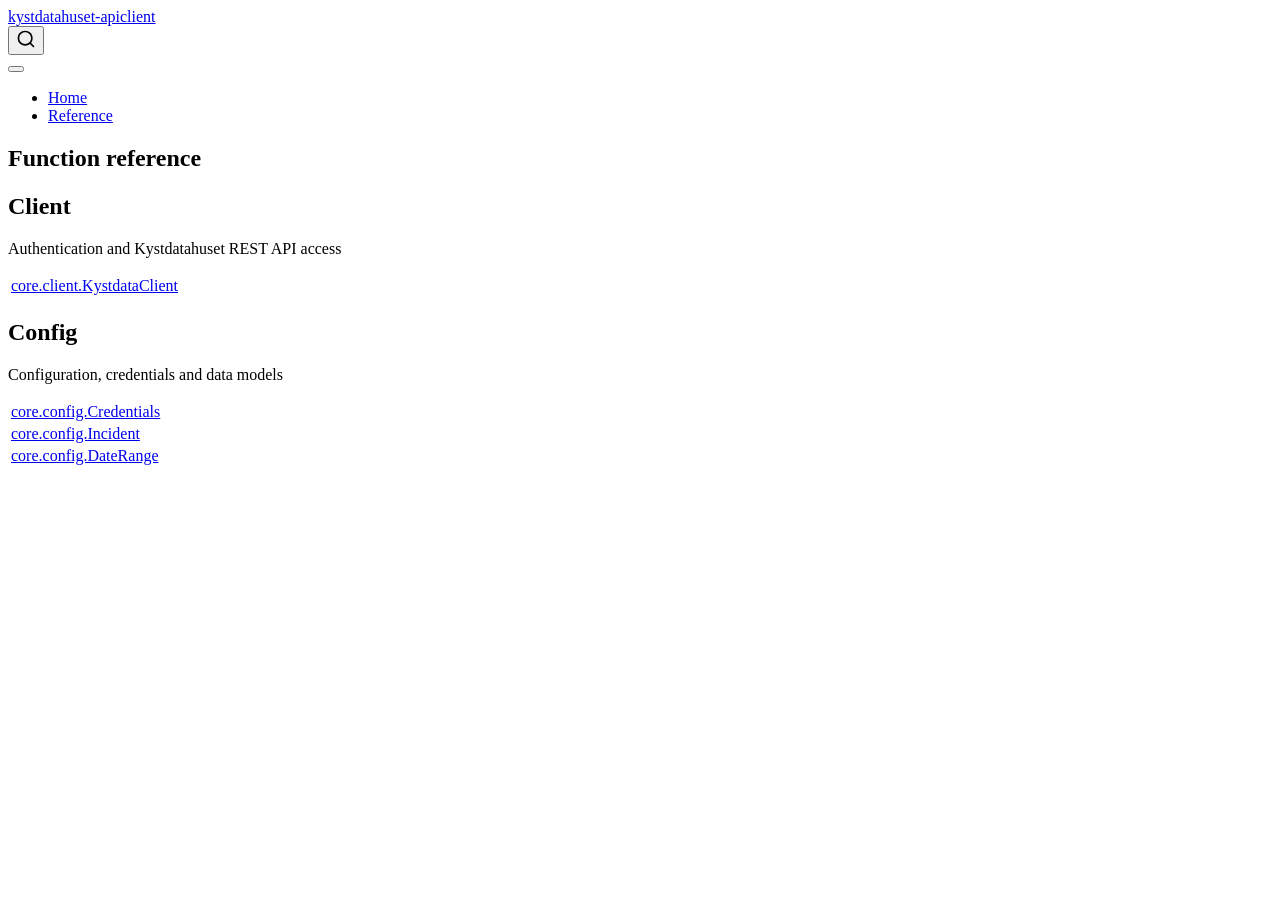
==== reference/index.html @ 15360a23 "Built site for gh-pages" ====
<!DOCTYPE html>
<html xmlns="http://www.w3.org/1999/xhtml" lang="en" xml:lang="en"><head>

<meta charset="utf-8">
<meta name="generator" content="quarto-1.9.38">

<meta name="viewport" content="width=device-width, initial-scale=1.0, user-scalable=yes">


<title>index – kystdatahuset-apiclient</title>
<style>
/* Default styles provided by pandoc.
** See https://pandoc.org/MANUAL.html#variables-for-html for config info.
*/
code{white-space: pre-wrap;}
span.smallcaps{font-variant: small-caps;}
div.columns{display: flex; gap: min(4vw, 1.5em);}
div.column{flex: auto; overflow-x: auto;}
div.hanging-indent{margin-left: 1.5em; text-indent: -1.5em;}
ul.task-list{list-style: none;}
ul.task-list li input[type="checkbox"] {
  width: 0.8em;
  margin: 0 0.8em 0.2em -1em; /* quarto-specific, see https://github.com/quarto-dev/quarto-cli/issues/4556 */ 
  vertical-align: middle;
}
</style>


<script src="../site_libs/quarto-nav/quarto-nav.js"></script>
<script src="../site_libs/quarto-nav/headroom.min.js"></script>
<script src="../site_libs/clipboard/clipboard.min.js"></script>
<script src="../site_libs/quarto-search/autocomplete.umd.js"></script>
<script src="../site_libs/quarto-search/fuse.min.js"></script>
<script src="../site_libs/quarto-search/quarto-search.js"></script>
<meta name="quarto:offset" content="../">
<script src="../site_libs/quarto-html/quarto.js" type="module"></script>
<script src="../site_libs/quarto-html/tabsets/tabsets.js" type="module"></script>
<script src="../site_libs/quarto-html/popper.min.js"></script>
<script src="../site_libs/quarto-html/tippy.umd.min.js"></script>
<script src="../site_libs/quarto-html/anchor.min.js"></script>
<link href="../site_libs/quarto-html/tippy.css" rel="stylesheet">
<link href="../site_libs/quarto-html/quarto-syntax-highlighting-15634bcf2e68342d4ad2dfa704d543f6.css" rel="stylesheet" id="quarto-text-highlighting-styles">
<script src="../site_libs/bootstrap/bootstrap.min.js"></script>
<link href="../site_libs/bootstrap/bootstrap-icons.css" rel="stylesheet">
<link href="../site_libs/bootstrap/bootstrap-c98d9d0b3b0a085d3ddf71e6e91476d8.min.css" rel="stylesheet" append-hash="true" id="quarto-bootstrap" data-mode="light">
<script id="quarto-search-options" type="application/json">{
  "location": "navbar",
  "copy-button": false,
  "collapse-after": 3,
  "panel-placement": "end",
  "type": "overlay",
  "limit": 50,
  "keyboard-shortcut": [
    "f",
    "/",
    "s"
  ],
  "show-item-context": false,
  "language": {
    "search-no-results-text": "No results",
    "search-matching-documents-text": "matching documents",
    "search-copy-link-title": "Copy link to search",
    "search-hide-matches-text": "Hide additional matches",
    "search-more-match-text": "more match in this document",
    "search-more-matches-text": "more matches in this document",
    "search-clear-button-title": "Clear",
    "search-text-placeholder": "",
    "search-detached-cancel-button-title": "Cancel",
    "search-submit-button-title": "Submit",
    "search-label": "Search"
  }
}</script>


</head>

<body class="nav-fixed fullcontent quarto-light">

<div id="quarto-search-results"></div>
  <header id="quarto-header" class="headroom fixed-top">
    <nav class="navbar navbar-expand-lg " data-bs-theme="dark">
      <div class="navbar-container container-fluid">
      <div class="navbar-brand-container mx-auto">
    <a class="navbar-brand" href="../index.html">
    <span class="navbar-title">kystdatahuset-apiclient</span>
    </a>
  </div>
            <div id="quarto-search" class="" title="Search"></div>
          <button class="navbar-toggler" type="button" data-bs-toggle="collapse" data-bs-target="#navbarCollapse" aria-controls="navbarCollapse" role="menu" aria-expanded="false" aria-label="Toggle navigation" onclick="if (window.quartoToggleHeadroom) { window.quartoToggleHeadroom(); }">
  <span class="navbar-toggler-icon"></span>
</button>
          <div class="collapse navbar-collapse" id="navbarCollapse">
            <ul class="navbar-nav navbar-nav-scroll me-auto">
  <li class="nav-item">
    <a class="nav-link" href="../index.html"> 
<span class="menu-text">Home</span></a>
  </li>  
  <li class="nav-item">
    <a class="nav-link active" href="../reference/index.html" aria-current="page"> 
<span class="menu-text">Reference</span></a>
  </li>  
</ul>
          </div> <!-- /navcollapse -->
            <div class="quarto-navbar-tools">
</div>
      </div> <!-- /container-fluid -->
    </nav>
</header>
<!-- content -->
<div id="quarto-content" class="quarto-container page-columns page-rows-contents page-layout-article page-navbar">
<!-- sidebar -->
<!-- margin-sidebar -->
    
<!-- main -->
<main class="content" id="quarto-document-content"><header id="title-block-header" class="quarto-title-block"></header>




<section id="function-reference" class="level1 doc doc-index">
<h1 class="doc doc-index">Function reference</h1>
<section id="client" class="level2">
<h2 class="anchored" data-anchor-id="client">Client</h2>
<p>Authentication and Kystdatahuset REST API access</p>
<table class="caption-top table">
<tbody>
<tr class="odd">
<td><a href="../reference/core.client.KystdataClient.html#kystdata.core.client.KystdataClient">core.client.KystdataClient</a></td>
<td></td>
</tr>
</tbody>
</table>
</section>
<section id="config" class="level2">
<h2 class="anchored" data-anchor-id="config">Config</h2>
<p>Configuration, credentials and data models</p>
<table class="caption-top table">
<tbody>
<tr class="odd">
<td><a href="../reference/core.config.Credentials.html#kystdata.core.config.Credentials">core.config.Credentials</a></td>
<td></td>
</tr>
<tr class="even">
<td><a href="../reference/core.config.Incident.html#kystdata.core.config.Incident">core.config.Incident</a></td>
<td></td>
</tr>
<tr class="odd">
<td><a href="../reference/core.config.DateRange.html#kystdata.core.config.DateRange">core.config.DateRange</a></td>
<td></td>
</tr>
</tbody>
</table>


</section>
</section>

</main> <!-- /main -->
<script id="quarto-html-after-body" type="application/javascript">
  window.document.addEventListener("DOMContentLoaded", function (event) {
    const icon = "";
    const anchorJS = new window.AnchorJS();
    anchorJS.options = {
      placement: 'right',
      icon: icon
    };
    anchorJS.add('.anchored');
    const isCodeAnnotation = (el) => {
      for (const clz of el.classList) {
        if (clz.startsWith('code-annotation-')) {                     
          return true;
        }
      }
      return false;
    }
    const onCopySuccess = function(e) {
      // button target
      const button = e.trigger;
      // don't keep focus
      button.blur();
      // flash "checked"
      button.classList.add('code-copy-button-checked');
      var currentTitle = button.getAttribute("title");
      button.setAttribute("title", "Copied!");
      let tooltip;
      if (window.bootstrap) {
        button.setAttribute("data-bs-toggle", "tooltip");
        button.setAttribute("data-bs-placement", "left");
        button.setAttribute("data-bs-title", "Copied!");
        tooltip = new bootstrap.Tooltip(button, 
          { trigger: "manual", 
            customClass: "code-copy-button-tooltip",
            offset: [0, -8]});
        tooltip.show();    
      }
      setTimeout(function() {
        if (tooltip) {
          tooltip.hide();
          button.removeAttribute("data-bs-title");
          button.removeAttribute("data-bs-toggle");
          button.removeAttribute("data-bs-placement");
        }
        button.setAttribute("title", currentTitle);
        button.classList.remove('code-copy-button-checked');
      }, 1000);
      // clear code selection
      e.clearSelection();
    }
    const getTextToCopy = function(trigger) {
      const outerScaffold = trigger.parentElement.cloneNode(true);
      const codeEl = outerScaffold.querySelector('code');
      for (const childEl of codeEl.children) {
        if (isCodeAnnotation(childEl)) {
          childEl.remove();
        }
      }
      return codeEl.innerText;
    }
    const clipboard = new window.ClipboardJS('.code-copy-button:not([data-in-quarto-modal])', {
      text: getTextToCopy
    });
    clipboard.on('success', onCopySuccess);
    if (window.document.getElementById('quarto-embedded-source-code-modal')) {
      const clipboardModal = new window.ClipboardJS('.code-copy-button[data-in-quarto-modal]', {
        text: getTextToCopy,
        container: window.document.getElementById('quarto-embedded-source-code-modal')
      });
      clipboardModal.on('success', onCopySuccess);
    }
      var localhostRegex = new RegExp(/^(?:http|https):\/\/localhost\:?[0-9]*\//);
      var mailtoRegex = new RegExp(/^mailto:/);
        var filterRegex = new RegExp("https:\/\/ai4copsec\.github\.io\/kystdatahuset-apiclient\/");
      var isInternal = (href) => {
          return filterRegex.test(href) || localhostRegex.test(href) || mailtoRegex.test(href);
      }
      // Inspect non-navigation links and adorn them if external
     var links = window.document.querySelectorAll('a[href]:not(.nav-link):not(.navbar-brand):not(.toc-action):not(.sidebar-link):not(.sidebar-item-toggle):not(.pagination-link):not(.no-external):not([aria-hidden]):not(.dropdown-item):not(.quarto-navigation-tool):not(.about-link)');
      for (var i=0; i<links.length; i++) {
        const link = links[i];
        if (!isInternal(link.href)) {
          // undo the damage that might have been done by quarto-nav.js in the case of
          // links that we want to consider external
          if (link.dataset.originalHref !== undefined) {
            link.href = link.dataset.originalHref;
          }
        }
      }
    function tippyHover(el, contentFn, onTriggerFn, onUntriggerFn) {
      const config = {
        allowHTML: true,
        maxWidth: 500,
        delay: 100,
        arrow: false,
        appendTo: function(el) {
            return el.parentElement;
        },
        interactive: true,
        interactiveBorder: 10,
        theme: 'quarto',
        placement: 'bottom-start',
      };
      if (contentFn) {
        config.content = contentFn;
      }
      if (onTriggerFn) {
        config.onTrigger = onTriggerFn;
      }
      if (onUntriggerFn) {
        config.onUntrigger = onUntriggerFn;
      }
      window.tippy(el, config); 
    }
    const noterefs = window.document.querySelectorAll('a[role="doc-noteref"]');
    for (var i=0; i<noterefs.length; i++) {
      const ref = noterefs[i];
      tippyHover(ref, function() {
        // use id or data attribute instead here
        let href = ref.getAttribute('data-footnote-href') || ref.getAttribute('href');
        try { href = new URL(href).hash; } catch {}
        const id = href.replace(/^#\/?/, "");
        const note = window.document.getElementById(id);
        if (note) {
          return note.innerHTML;
        } else {
          return "";
        }
      });
    }
    const xrefs = window.document.querySelectorAll('a.quarto-xref');
    const processXRef = (id, note) => {
      // Strip column container classes
      const stripColumnClz = (el) => {
        el.classList.remove("page-full", "page-columns");
        if (el.children) {
          for (const child of el.children) {
            stripColumnClz(child);
          }
        }
      }
      stripColumnClz(note)
      if (id === null || id.startsWith('sec-')) {
        // Special case sections, only their first couple elements
        const container = document.createElement("div");
        if (note.children && note.children.length > 2) {
          container.appendChild(note.children[0].cloneNode(true));
          for (let i = 1; i < note.children.length; i++) {
            const child = note.children[i];
            if (child.tagName === "P" && child.innerText === "") {
              continue;
            } else {
              container.appendChild(child.cloneNode(true));
              break;
            }
          }
          if (window.Quarto?.typesetMath) {
            window.Quarto.typesetMath(container);
          }
          return container.innerHTML
        } else {
          if (window.Quarto?.typesetMath) {
            window.Quarto.typesetMath(note);
          }
          return note.innerHTML;
        }
      } else {
        // Remove any anchor links if they are present
        const anchorLink = note.querySelector('a.anchorjs-link');
        if (anchorLink) {
          anchorLink.remove();
        }
        if (window.Quarto?.typesetMath) {
          window.Quarto.typesetMath(note);
        }
        if (note.classList.contains("callout")) {
          return note.outerHTML;
        } else {
          return note.innerHTML;
        }
      }
    }
    for (var i=0; i<xrefs.length; i++) {
      const xref = xrefs[i];
      tippyHover(xref, undefined, function(instance) {
        instance.disable();
        let url = xref.getAttribute('href');
        let hash = undefined; 
        if (url.startsWith('#')) {
          hash = url;
        } else {
          try { hash = new URL(url).hash; } catch {}
        }
        if (hash) {
          const id = hash.replace(/^#\/?/, "");
          const note = window.document.getElementById(id);
          if (note !== null) {
            try {
              const html = processXRef(id, note.cloneNode(true));
              instance.setContent(html);
            } finally {
              instance.enable();
              instance.show();
            }
          } else {
            // See if we can fetch this
            fetch(url.split('#')[0])
            .then(res => res.text())
            .then(html => {
              const parser = new DOMParser();
              const htmlDoc = parser.parseFromString(html, "text/html");
              const note = htmlDoc.getElementById(id);
              if (note !== null) {
                const html = processXRef(id, note);
                instance.setContent(html);
              } 
            }).finally(() => {
              instance.enable();
              instance.show();
            });
          }
        } else {
          // See if we can fetch a full url (with no hash to target)
          // This is a special case and we should probably do some content thinning / targeting
          fetch(url)
          .then(res => res.text())
          .then(html => {
            const parser = new DOMParser();
            const htmlDoc = parser.parseFromString(html, "text/html");
            const note = htmlDoc.querySelector('main.content');
            if (note !== null) {
              // This should only happen for chapter cross references
              // (since there is no id in the URL)
              // remove the first header
              if (note.children.length > 0 && note.children[0].tagName === "HEADER") {
                note.children[0].remove();
              }
              const html = processXRef(null, note);
              instance.setContent(html);
            } 
          }).finally(() => {
            instance.enable();
            instance.show();
          });
        }
      }, function(instance) {
      });
    }
        let selectedAnnoteEl;
        const selectorForAnnotation = ( cell, annotation) => {
          let cellAttr = 'data-code-cell="' + cell + '"';
          let lineAttr = 'data-code-annotation="' +  annotation + '"';
          const selector = 'span[' + cellAttr + '][' + lineAttr + ']';
          return selector;
        }
        const selectCodeLines = (annoteEl) => {
          const doc = window.document;
          const targetCell = annoteEl.getAttribute("data-target-cell");
          const targetAnnotation = annoteEl.getAttribute("data-target-annotation");
          const annoteSpan = window.document.querySelector(selectorForAnnotation(targetCell, targetAnnotation));
          const lines = annoteSpan.getAttribute("data-code-lines").split(",");
          const lineIds = lines.map((line) => {
            return targetCell + "-" + line;
          })
          let top = null;
          let height = null;
          let parent = null;
          if (lineIds.length > 0) {
              //compute the position of the single el (top and bottom and make a div)
              const el = window.document.getElementById(lineIds[0]);
              top = el.offsetTop;
              height = el.offsetHeight;
              parent = el.parentElement.parentElement;
            if (lineIds.length > 1) {
              const lastEl = window.document.getElementById(lineIds[lineIds.length - 1]);
              const bottom = lastEl.offsetTop + lastEl.offsetHeight;
              height = bottom - top;
            }
            if (top !== null && height !== null && parent !== null) {
              // cook up a div (if necessary) and position it 
              let div = window.document.getElementById("code-annotation-line-highlight");
              if (div === null) {
                div = window.document.createElement("div");
                div.setAttribute("id", "code-annotation-line-highlight");
                div.style.position = 'absolute';
                parent.appendChild(div);
              }
              div.style.top = top - 2 + "px";
              div.style.height = height + 4 + "px";
              div.style.left = 0;
              let gutterDiv = window.document.getElementById("code-annotation-line-highlight-gutter");
              if (gutterDiv === null) {
                gutterDiv = window.document.createElement("div");
                gutterDiv.setAttribute("id", "code-annotation-line-highlight-gutter");
                gutterDiv.style.position = 'absolute';
                const codeCell = window.document.getElementById(targetCell);
                const gutter = codeCell.querySelector('.code-annotation-gutter');
                gutter.appendChild(gutterDiv);
              }
              gutterDiv.style.top = top - 2 + "px";
              gutterDiv.style.height = height + 4 + "px";
            }
            selectedAnnoteEl = annoteEl;
          }
        };
        const unselectCodeLines = () => {
          const elementsIds = ["code-annotation-line-highlight", "code-annotation-line-highlight-gutter"];
          elementsIds.forEach((elId) => {
            const div = window.document.getElementById(elId);
            if (div) {
              div.remove();
            }
          });
          selectedAnnoteEl = undefined;
        };
          // Handle positioning of the toggle
      window.addEventListener(
        "resize",
        throttle(() => {
          elRect = undefined;
          if (selectedAnnoteEl) {
            selectCodeLines(selectedAnnoteEl);
          }
        }, 10)
      );
      function throttle(fn, ms) {
      let throttle = false;
      let timer;
        return (...args) => {
          if(!throttle) { // first call gets through
              fn.apply(this, args);
              throttle = true;
          } else { // all the others get throttled
              if(timer) clearTimeout(timer); // cancel #2
              timer = setTimeout(() => {
                fn.apply(this, args);
                timer = throttle = false;
              }, ms);
          }
        };
      }
        // Attach click handler to the DT
        const annoteDls = window.document.querySelectorAll('dt[data-target-cell]');
        for (const annoteDlNode of annoteDls) {
          annoteDlNode.addEventListener('click', (event) => {
            const clickedEl = event.target;
            if (clickedEl !== selectedAnnoteEl) {
              unselectCodeLines();
              const activeEl = window.document.querySelector('dt[data-target-cell].code-annotation-active');
              if (activeEl) {
                activeEl.classList.remove('code-annotation-active');
              }
              selectCodeLines(clickedEl);
              clickedEl.classList.add('code-annotation-active');
            } else {
              // Unselect the line
              unselectCodeLines();
              clickedEl.classList.remove('code-annotation-active');
            }
          });
        }
    const findCites = (el) => {
      const parentEl = el.parentElement;
      if (parentEl) {
        const cites = parentEl.dataset.cites;
        if (cites) {
          return {
            el,
            cites: cites.split(' ')
          };
        } else {
          return findCites(el.parentElement)
        }
      } else {
        return undefined;
      }
    };
    var bibliorefs = window.document.querySelectorAll('a[role="doc-biblioref"]');
    for (var i=0; i<bibliorefs.length; i++) {
      const ref = bibliorefs[i];
      const citeInfo = findCites(ref);
      if (citeInfo) {
        tippyHover(citeInfo.el, function() {
          var popup = window.document.createElement('div');
          citeInfo.cites.forEach(function(cite) {
            var citeDiv = window.document.createElement('div');
            citeDiv.classList.add('hanging-indent');
            citeDiv.classList.add('csl-entry');
            var biblioDiv = window.document.getElementById('ref-' + cite);
            if (biblioDiv) {
              citeDiv.innerHTML = biblioDiv.innerHTML;
            }
            popup.appendChild(citeDiv);
          });
          return popup.innerHTML;
        });
      }
    }
  });
  </script>
</div> <!-- /content -->




</body></html>
---- site_libs/quarto-html/tippy.css ----
.tippy-box[data-animation=fade][data-state=hidden]{opacity:0}[data-tippy-root]{max-width:calc(100vw - 10px)}.tippy-box{position:relative;background-color:#333;color:#fff;border-radius:4px;font-size:14px;line-height:1.4;white-space:normal;outline:0;transition-property:transform,visibility,opacity}.tippy-box[data-placement^=top]>.tippy-arrow{bottom:0}.tippy-box[data-placement^=top]>.tippy-arrow:before{bottom:-7px;left:0;border-width:8px 8px 0;border-top-color:initial;transform-origin:center top}.tippy-box[data-placement^=bottom]>.tippy-arrow{top:0}.tippy-box[data-placement^=bottom]>.tippy-arrow:before{top:-7px;left:0;border-width:0 8px 8px;border-bottom-color:initial;transform-origin:center bottom}.tippy-box[data-placement^=left]>.tippy-arrow{right:0}.tippy-box[data-placement^=left]>.tippy-arrow:before{border-width:8px 0 8px 8px;border-left-color:initial;right:-7px;transform-origin:center left}.tippy-box[data-placement^=right]>.tippy-arrow{left:0}.tippy-box[data-placement^=right]>.tippy-arrow:before{left:-7px;border-width:8px 8px 8px 0;border-right-color:initial;transform-origin:center right}.tippy-box[data-inertia][data-state=visible]{transition-timing-function:cubic-bezier(.54,1.5,.38,1.11)}.tippy-arrow{width:16px;height:16px;color:#333}.tippy-arrow:before{content:"";position:absolute;border-color:transparent;border-style:solid}.tippy-content{position:relative;padding:5px 9px;z-index:1}
---- site_libs/quarto-html/quarto-syntax-highlighting-15634bcf2e68342d4ad2dfa704d543f6.css ----
/* quarto syntax highlight colors */
:root {
  --quarto-hl-ot-color: #003B4F;
  --quarto-hl-at-color: #657422;
  --quarto-hl-ss-color: #20794D;
  --quarto-hl-an-color: #5E5E5E;
  --quarto-hl-fu-color: #4758AB;
  --quarto-hl-st-color: #20794D;
  --quarto-hl-cf-color: #003B4F;
  --quarto-hl-op-color: #5E5E5E;
  --quarto-hl-er-color: #AD0000;
  --quarto-hl-bn-color: #AD0000;
  --quarto-hl-al-color: #AD0000;
  --quarto-hl-va-color: #111111;
  --quarto-hl-bu-color: inherit;
  --quarto-hl-ex-color: inherit;
  --quarto-hl-pp-color: #AD0000;
  --quarto-hl-in-color: #5E5E5E;
  --quarto-hl-vs-color: #20794D;
  --quarto-hl-wa-color: #5E5E5E;
  --quarto-hl-do-color: #5E5E5E;
  --quarto-hl-im-color: #00769E;
  --quarto-hl-ch-color: #20794D;
  --quarto-hl-dt-color: #AD0000;
  --quarto-hl-fl-color: #AD0000;
  --quarto-hl-co-color: #5E5E5E;
  --quarto-hl-cv-color: #5E5E5E;
  --quarto-hl-cn-color: #8f5902;
  --quarto-hl-sc-color: #5E5E5E;
  --quarto-hl-dv-color: #AD0000;
  --quarto-hl-kw-color: #003B4F;
}

/* other quarto variables */
:root {
  --quarto-font-monospace: SFMono-Regular, Menlo, Monaco, Consolas, "Liberation Mono", "Courier New", monospace;
}

/* syntax highlight based on Pandoc's rules */
pre > code.sourceCode > span {
  color: #003B4F;
}

code.sourceCode > span {
  color: #003B4F;
}

div.sourceCode,
div.sourceCode pre.sourceCode {
  color: #003B4F;
}

/* Normal */
code span {
  color: #003B4F;
}

/* Alert */
code span.al {
  color: #AD0000;
  font-style: inherit;
}

/* Annotation */
code span.an {
  color: #5E5E5E;
  font-style: inherit;
}

/* Attribute */
code span.at {
  color: #657422;
  font-style: inherit;
}

/* BaseN */
code span.bn {
  color: #AD0000;
  font-style: inherit;
}

/* BuiltIn */
code span.bu {
  font-style: inherit;
}

/* ControlFlow */
code span.cf {
  color: #003B4F;
  font-weight: bold;
  font-style: inherit;
}

/* Char */
code span.ch {
  color: #20794D;
  font-style: inherit;
}

/* Constant */
code span.cn {
  color: #8f5902;
  font-style: inherit;
}

/* Comment */
code span.co {
  color: #5E5E5E;
  font-style: inherit;
}

/* CommentVar */
code span.cv {
  color: #5E5E5E;
  font-style: italic;
}

/* Documentation */
code span.do {
  color: #5E5E5E;
  font-style: italic;
}

/* DataType */
code span.dt {
  color: #AD0000;
  font-style: inherit;
}

/* DecVal */
code span.dv {
  color: #AD0000;
  font-style: inherit;
}

/* Error */
code span.er {
  color: #AD0000;
  font-style: inherit;
}

/* Extension */
code span.ex {
  font-style: inherit;
}

/* Float */
code span.fl {
  color: #AD0000;
  font-style: inherit;
}

/* Function */
code span.fu {
  color: #4758AB;
  font-style: inherit;
}

/* Import */
code span.im {
  color: #00769E;
  font-style: inherit;
}

/* Information */
code span.in {
  color: #5E5E5E;
  font-style: inherit;
}

/* Keyword */
code span.kw {
  color: #003B4F;
  font-weight: bold;
  font-style: inherit;
}

/* Operator */
code span.op {
  color: #5E5E5E;
  font-style: inherit;
}

/* Other */
code span.ot {
  color: #003B4F;
  font-style: inherit;
}

/* Preprocessor */
code span.pp {
  color: #AD0000;
  font-style: inherit;
}

/* SpecialChar */
code span.sc {
  color: #5E5E5E;
  font-style: inherit;
}

/* SpecialString */
code span.ss {
  color: #20794D;
  font-style: inherit;
}

/* String */
code span.st {
  color: #20794D;
  font-style: inherit;
}

/* Variable */
code span.va {
  color: #111111;
  font-style: inherit;
}

/* VerbatimString */
code span.vs {
  color: #20794D;
  font-style: inherit;
}

/* Warning */
code span.wa {
  color: #5E5E5E;
  font-style: italic;
}

.prevent-inlining {
  content: "</";
}

/*# sourceMappingURL=f23921c56f73e400b49028c9186a1aa0.css.map */
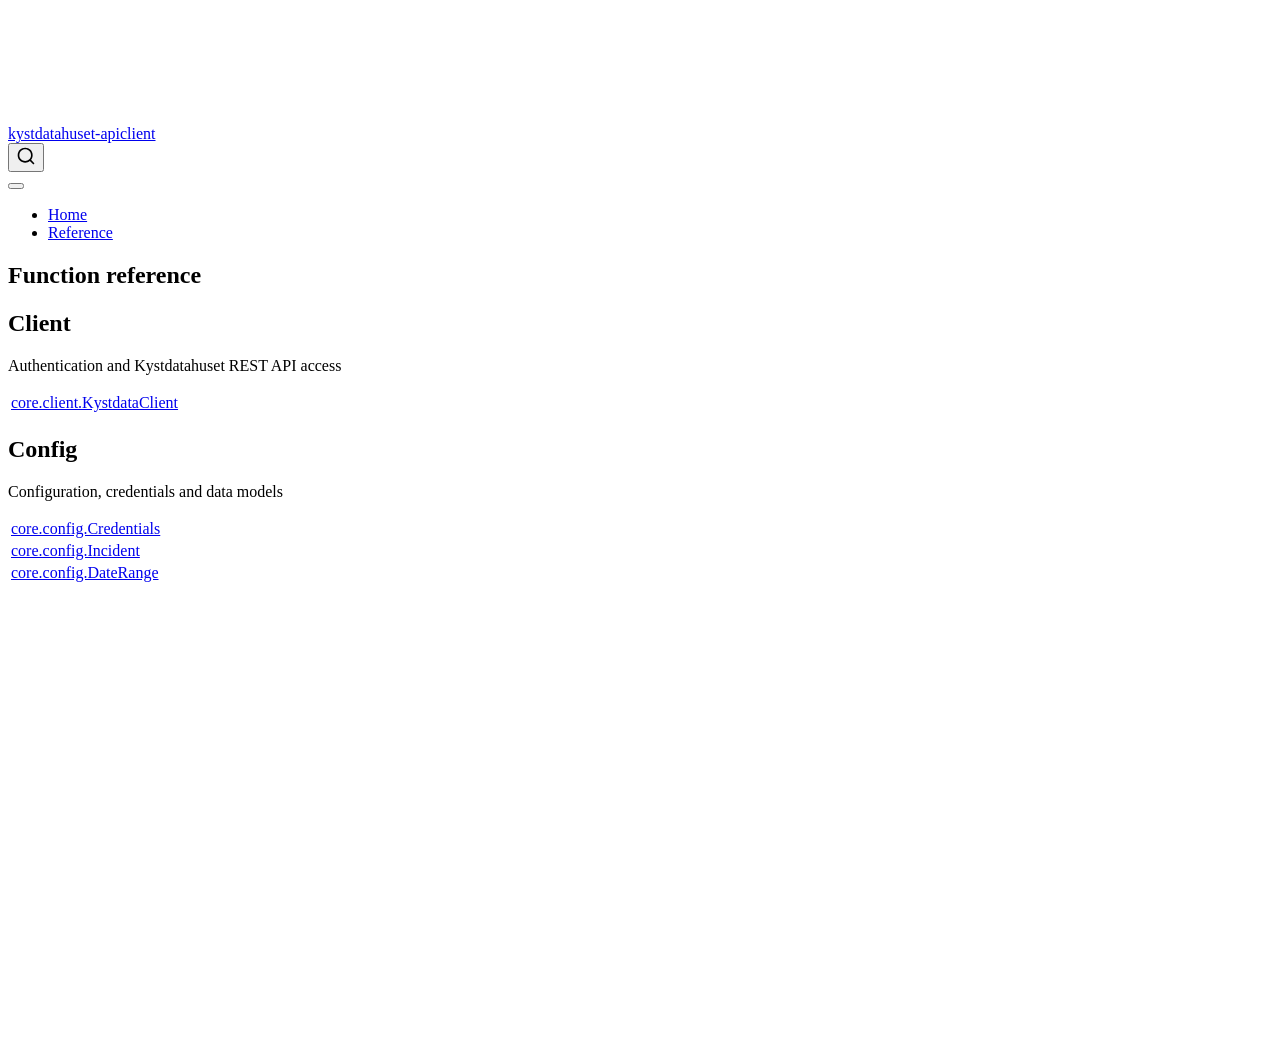
==== commit b9de2fa2: "Built site for gh-pages" ====
--- a/reference/index.html
+++ b/reference/index.html
@@ -2,7 +2,7 @@
 <html xmlns="http://www.w3.org/1999/xhtml" lang="en" xml:lang="en"><head>
 
 <meta charset="utf-8">
-<meta name="generator" content="quarto-1.9.38">
+<meta name="generator" content="quarto-1.10.18">
 
 <meta name="viewport" content="width=device-width, initial-scale=1.0, user-scalable=yes">
 
@@ -12,10 +12,13 @@
 /* Default styles provided by pandoc.
 ** See https://pandoc.org/MANUAL.html#variables-for-html for config info.
 */
-code{white-space: pre-wrap;}
 span.smallcaps{font-variant: small-caps;}
-div.columns{display: flex; gap: min(4vw, 1.5em);}
-div.column{flex: auto; overflow-x: auto;}
+div.columns{display: flex; gap: 1.5em;}
+div.column{flex: auto;}
+@media screen {
+div.columns{gap: min(4vw, 1.5em);}
+div.column{overflow-x: auto;}
+}
 div.hanging-indent{margin-left: 1.5em; text-indent: -1.5em;}
 ul.task-list{list-style: none;}
 ul.task-list li input[type="checkbox"] {
@@ -39,10 +42,10 @@
 <script src="../site_libs/quarto-html/tippy.umd.min.js"></script>
 <script src="../site_libs/quarto-html/anchor.min.js"></script>
 <link href="../site_libs/quarto-html/tippy.css" rel="stylesheet">
-<link href="../site_libs/quarto-html/quarto-syntax-highlighting-15634bcf2e68342d4ad2dfa704d543f6.css" rel="stylesheet" id="quarto-text-highlighting-styles">
+<link href="../site_libs/quarto-html/quarto-syntax-highlighting-64a204ab8560d761af7679ceaba22944.css" rel="stylesheet" id="quarto-text-highlighting-styles">
 <script src="../site_libs/bootstrap/bootstrap.min.js"></script>
 <link href="../site_libs/bootstrap/bootstrap-icons.css" rel="stylesheet">
-<link href="../site_libs/bootstrap/bootstrap-c98d9d0b3b0a085d3ddf71e6e91476d8.min.css" rel="stylesheet" append-hash="true" id="quarto-bootstrap" data-mode="light">
+<link href="../site_libs/bootstrap/bootstrap-6ac2aec46ad7f46b16024ee4409aa65c.min.css" rel="stylesheet" append-hash="true" id="quarto-bootstrap" data-mode="light">
 <script id="quarto-search-options" type="application/json">{
   "location": "navbar",
   "copy-button": false,
--- a/site_libs/quarto-html/quarto-syntax-highlighting-64a204ab8560d761af7679ceaba22944.css
+++ b/site_libs/quarto-html/quarto-syntax-highlighting-64a204ab8560d761af7679ceaba22944.css
@@ -0,0 +1,236 @@
+/* quarto syntax highlight colors */
+:root {
+  --quarto-hl-ot-color: #003B4F;
+  --quarto-hl-at-color: #657422;
+  --quarto-hl-ss-color: #20794D;
+  --quarto-hl-an-color: #5E5E5E;
+  --quarto-hl-fu-color: #4758AB;
+  --quarto-hl-st-color: #20794D;
+  --quarto-hl-cf-color: #003B4F;
+  --quarto-hl-op-color: #5E5E5E;
+  --quarto-hl-er-color: #AD0000;
+  --quarto-hl-bn-color: #AD0000;
+  --quarto-hl-al-color: #AD0000;
+  --quarto-hl-va-color: #111111;
+  --quarto-hl-bu-color: inherit;
+  --quarto-hl-ex-color: inherit;
+  --quarto-hl-pp-color: #AD0000;
+  --quarto-hl-in-color: #5E5E5E;
+  --quarto-hl-vs-color: #20794D;
+  --quarto-hl-wa-color: #5E5E5E;
+  --quarto-hl-do-color: #5E5E5E;
+  --quarto-hl-im-color: #00769E;
+  --quarto-hl-ch-color: #20794D;
+  --quarto-hl-dt-color: #AD0000;
+  --quarto-hl-fl-color: #AD0000;
+  --quarto-hl-co-color: #5E5E5E;
+  --quarto-hl-cv-color: #5E5E5E;
+  --quarto-hl-cn-color: #8f5902;
+  --quarto-hl-sc-color: #5E5E5E;
+  --quarto-hl-dv-color: #AD0000;
+  --quarto-hl-kw-color: #003B4F;
+}
+
+/* other quarto variables */
+:root {
+  --quarto-font-monospace: SFMono-Regular, Menlo, Monaco, Consolas, "Liberation Mono", "Courier New", monospace;
+}
+
+/* syntax highlight based on Pandoc's rules */
+pre > code.sourceCode > span {
+  color: #003B4F;
+}
+
+code.sourceCode > span {
+  color: #003B4F;
+}
+
+div.sourceCode,
+div.sourceCode pre.sourceCode {
+  color: #003B4F;
+}
+
+/* Normal */
+code span {
+  color: #003B4F;
+}
+
+/* Alert */
+code span.al {
+  color: #AD0000;
+  font-style: inherit;
+}
+
+/* Annotation */
+code span.an {
+  color: #5E5E5E;
+  font-style: inherit;
+}
+
+/* Attribute */
+code span.at {
+  color: #657422;
+  font-style: inherit;
+}
+
+/* BaseN */
+code span.bn {
+  color: #AD0000;
+  font-style: inherit;
+}
+
+/* BuiltIn */
+code span.bu {
+  font-style: inherit;
+}
+
+/* ControlFlow */
+code span.cf {
+  color: #003B4F;
+  font-weight: bold;
+  font-style: inherit;
+}
+
+/* Char */
+code span.ch {
+  color: #20794D;
+  font-style: inherit;
+}
+
+/* Constant */
+code span.cn {
+  color: #8f5902;
+  font-style: inherit;
+}
+
+/* Comment */
+code span.co {
+  color: #5E5E5E;
+  font-style: inherit;
+}
+
+/* CommentVar */
+code span.cv {
+  color: #5E5E5E;
+  font-style: italic;
+}
+
+/* Documentation */
+code span.do {
+  color: #5E5E5E;
+  font-style: italic;
+}
+
+/* DataType */
+code span.dt {
+  color: #AD0000;
+  font-style: inherit;
+}
+
+/* DecVal */
+code span.dv {
+  color: #AD0000;
+  font-style: inherit;
+}
+
+/* Error */
+code span.er {
+  color: #AD0000;
+  font-style: inherit;
+}
+
+/* Extension */
+code span.ex {
+  font-style: inherit;
+}
+
+/* Float */
+code span.fl {
+  color: #AD0000;
+  font-style: inherit;
+}
+
+/* Function */
+code span.fu {
+  color: #4758AB;
+  font-style: inherit;
+}
+
+/* Import */
+code span.im {
+  color: #00769E;
+  font-style: inherit;
+}
+
+/* Information */
+code span.in {
+  color: #5E5E5E;
+  font-style: inherit;
+}
+
+/* Keyword */
+code span.kw {
+  color: #003B4F;
+  font-weight: bold;
+  font-style: inherit;
+}
+
+/* Operator */
+code span.op {
+  color: #5E5E5E;
+  font-style: inherit;
+}
+
+/* Other */
+code span.ot {
+  color: #003B4F;
+  font-style: inherit;
+}
+
+/* Preprocessor */
+code span.pp {
+  color: #AD0000;
+  font-style: inherit;
+}
+
+/* SpecialChar */
+code span.sc {
+  color: #5E5E5E;
+  font-style: inherit;
+}
+
+/* SpecialString */
+code span.ss {
+  color: #20794D;
+  font-style: inherit;
+}
+
+/* String */
+code span.st {
+  color: #20794D;
+  font-style: inherit;
+}
+
+/* Variable */
+code span.va {
+  color: #111111;
+  font-style: inherit;
+}
+
+/* VerbatimString */
+code span.vs {
+  color: #20794D;
+  font-style: inherit;
+}
+
+/* Warning */
+code span.wa {
+  color: #5E5E5E;
+  font-style: italic;
+}
+
+.prevent-inlining {
+  content: "</";
+}
+
+/*# sourceMappingURL=9d8d5bb603a83b8298b89080a598c93b.css.map */
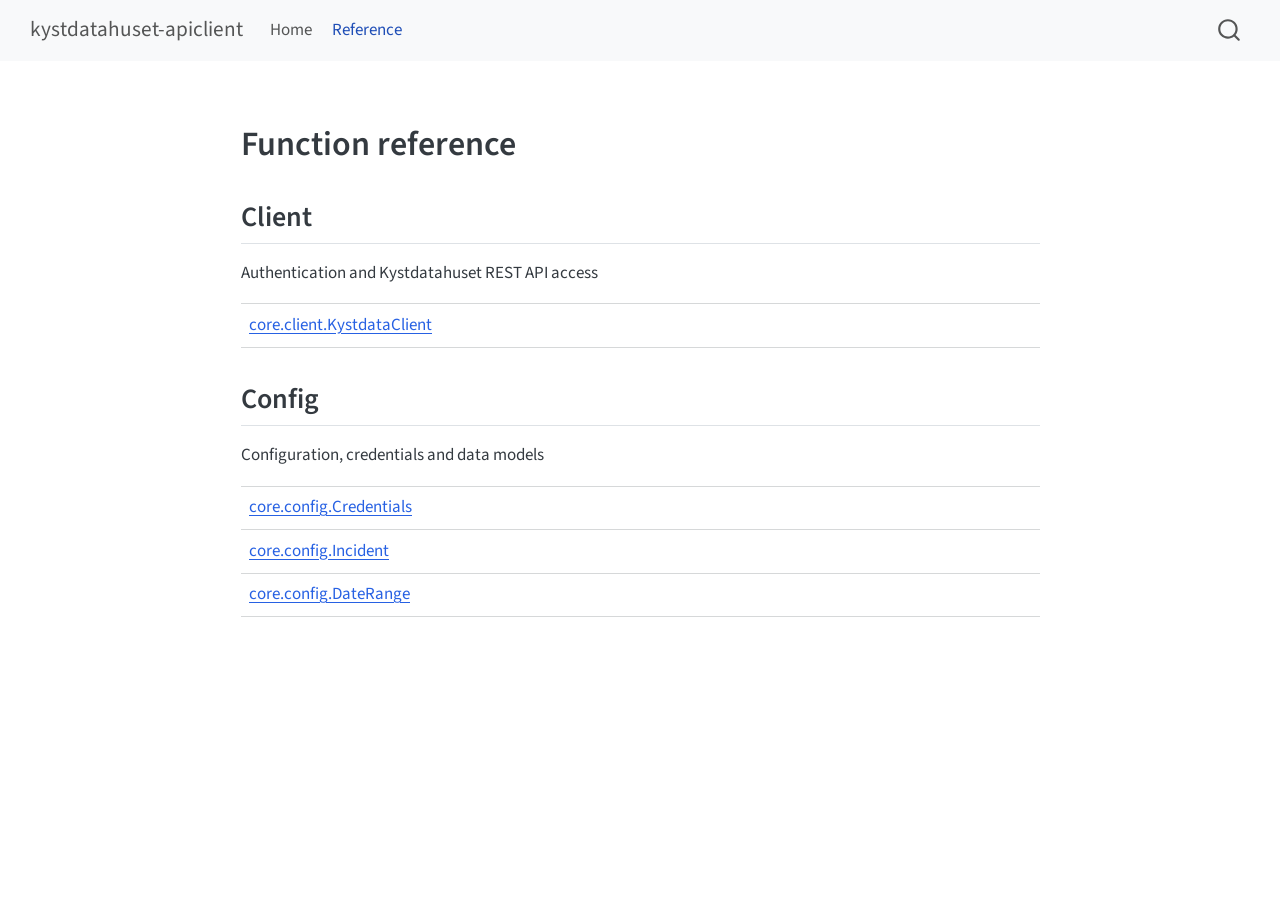
==== commit 4db7ed73: "Built site for gh-pages" ====
--- a/reference/index.html
+++ b/reference/index.html
@@ -45,7 +45,7 @@
 <link href="../site_libs/quarto-html/quarto-syntax-highlighting-64a204ab8560d761af7679ceaba22944.css" rel="stylesheet" id="quarto-text-highlighting-styles">
 <script src="../site_libs/bootstrap/bootstrap.min.js"></script>
 <link href="../site_libs/bootstrap/bootstrap-icons.css" rel="stylesheet">
-<link href="../site_libs/bootstrap/bootstrap-6ac2aec46ad7f46b16024ee4409aa65c.min.css" rel="stylesheet" append-hash="true" id="quarto-bootstrap" data-mode="light">
+<link href="../site_libs/bootstrap/bootstrap-55617497126496852ff9f5a59253c640.min.css" rel="stylesheet" append-hash="true" id="quarto-bootstrap" data-mode="light">
 <script id="quarto-search-options" type="application/json">{
   "location": "navbar",
   "copy-button": false,
